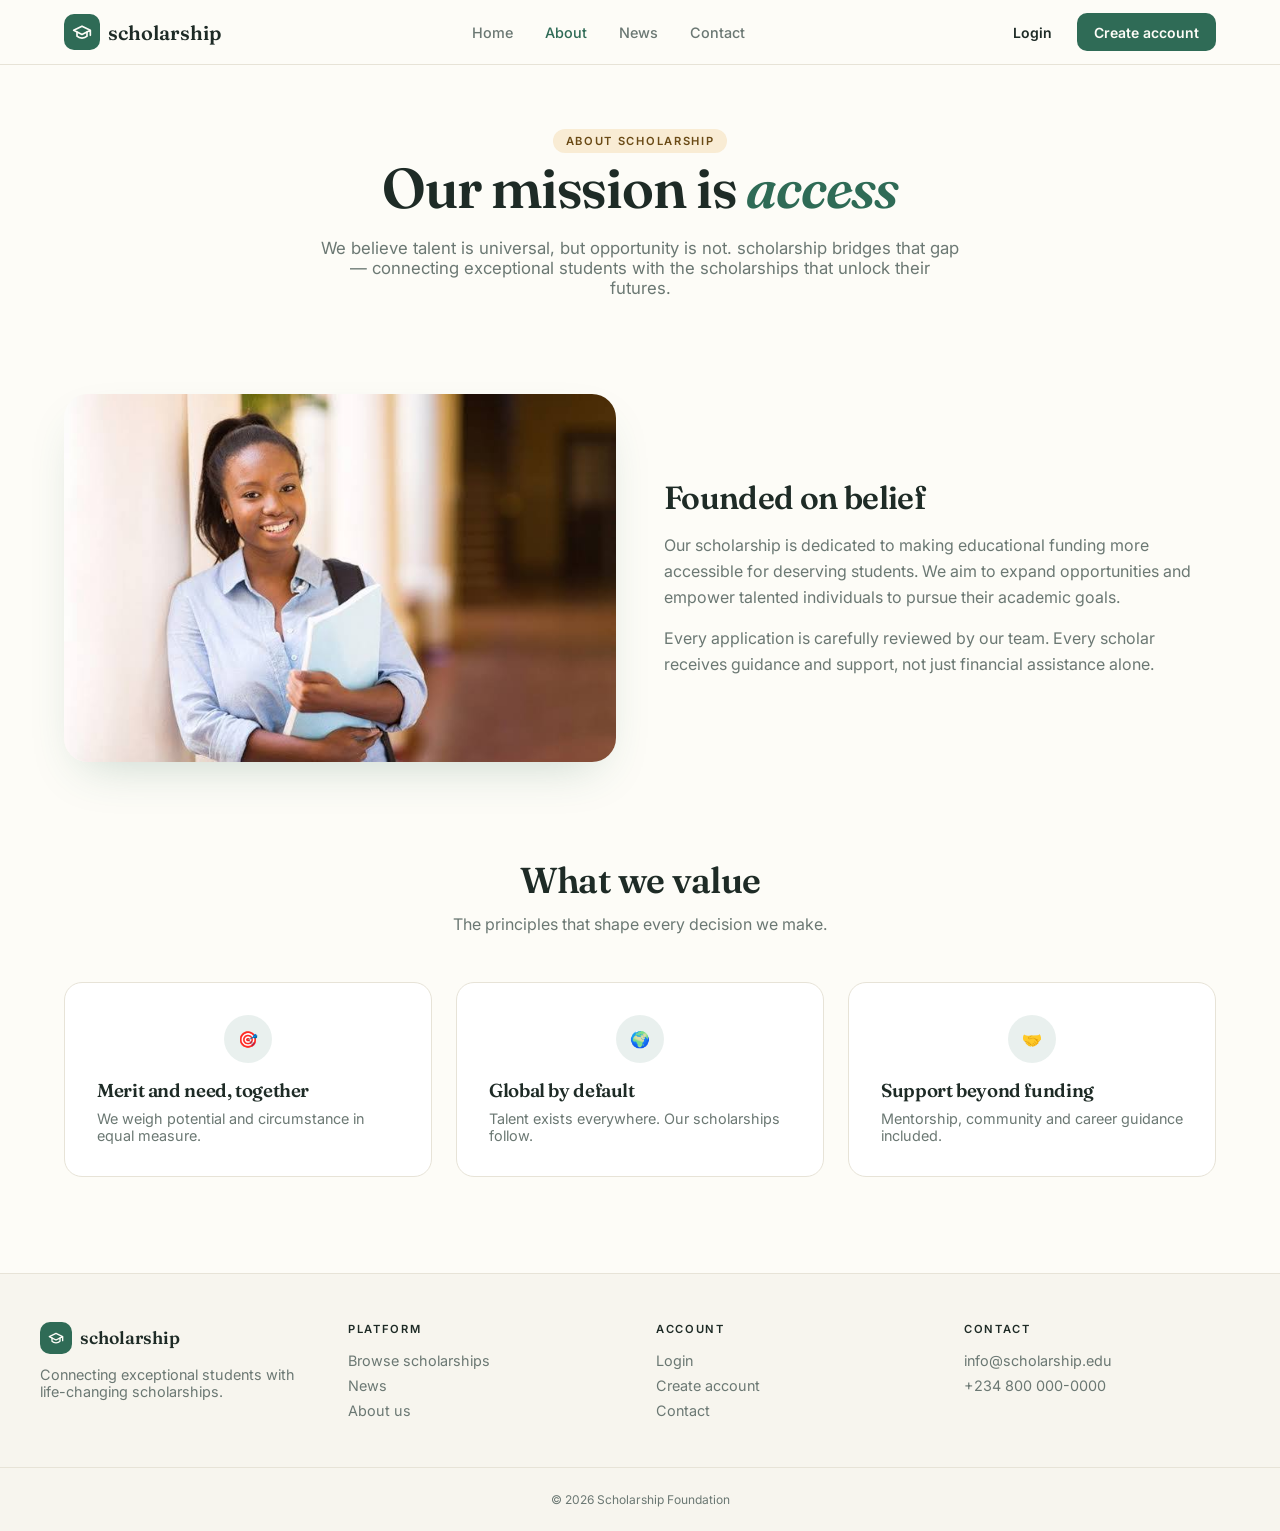
==== about.html @ cdf87d15 "my fist commit" ====
<!doctype html>
<html lang="en">
<head>
<meta charset="utf-8" />
<meta name="viewport" content="width=device-width, initial-scale=1" />
<title>About — Scholarship</title>
<meta name="description" content="Luminary connects exceptional students with life-changing scholarships. Learn about our mission and values." />
<link rel="preconnect" href="https://fonts.googleapis.com" />
<link rel="preconnect" href="https://fonts.gstatic.com" crossorigin />
<link rel="stylesheet" href="https://fonts.googleapis.com/css2?family=Fraunces:opsz,wght@9..144,400;9..144,500;9..144,600;9..144,700&family=Inter:wght@400;500;600;700&display=swap" />
<link rel="stylesheet" href="styles.css" />
</head>
<body>
<header class="header">
  <div class="container header-inner">
    <a href="index.html" class="brand"><span class="brand-mark"><svg width="20" height="20" viewBox="0 0 24 24" fill="none" stroke="currentColor" stroke-width="2" stroke-linecap="round" stroke-linejoin="round"><path d="M22 10v6M2 10l10-5 10 5-10 5z"/><path d="M6 12v5c3 3 9 3 12 0v-5"/></svg></span><span class="brand-name">scholarship</span></a>
    <nav class="nav-desktop" data-nav>
      <a href="index.html">Home</a><a href="about.html">About</a><a href="news.html">News</a><a href="contact.html">Contact</a>
    </nav>
    <div class="header-cta">
      <a href="login.html" class="btn btn-ghost">Login</a>
      <a href="signup.html" class="btn btn-primary">Create account</a>
    </div>
    <button class="menu-toggle" data-menu-toggle aria-label="Open menu" aria-expanded="false">
      <svg class="icon-open" viewBox="0 0 24 24" fill="none" stroke="currentColor" stroke-width="2" stroke-linecap="round" stroke-linejoin="round"><line x1="3" y1="6" x2="21" y2="6"/><line x1="3" y1="12" x2="21" y2="12"/><line x1="3" y1="18" x2="21" y2="18"/></svg>
      <svg class="icon-close" viewBox="0 0 24 24" fill="none" stroke="currentColor" stroke-width="2" stroke-linecap="round" stroke-linejoin="round" style="display:none"><line x1="18" y1="6" x2="6" y2="18"/><line x1="6" y1="6" x2="18" y2="18"/></svg>
    </button>
  </div>
  <div class="nav-mobile" data-mobile-nav data-nav>
    <div class="container">
      <a href="index.html">Home</a><a href="about.html">About</a><a href="news.html">News</a><a href="contact.html">Contact</a>
      <div class="nav-mobile-cta"><a href="login.html" class="btn btn-outline">Login</a><a href="signup.html" class="btn btn-primary">Create account</a></div>
    </div>
  </div>
</header>
<section class="container page-hero">
  <span class="badge">About scholarship</span>
  <h1>Our mission is <em style="color:var(--primary);font-style:italic">access</em></h1>
  <p>We believe talent is universal, but opportunity is not. scholarship bridges that gap — connecting exceptional students with the scholarships that unlock their futures.</p>
</section>
<section class="container">
  <div class="about-grid">
    <img src="assets/about-student.jpeg" alt="Student in a library" />
    <div>
      <h2 style="font-size:2rem">Founded on belief</h2>
      <p style="color:var(--muted); margin-top:1rem; line-height:1.6">Our scholarship is dedicated to making educational funding more accessible for deserving students. We aim to expand opportunities and empower talented individuals to pursue their academic goals.</p>
      <p style="color:var(--muted); margin-top:1rem; line-height:1.6">Every application is carefully reviewed by our team. Every scholar receives guidance and support, not just financial assistance alone.</p>
    </div>
  </div>
</section>
<section class="container section">
  <div style="text-align:center">
    <h2 style="font-size: clamp(1.75rem, 3vw, 2.25rem)">What we value</h2>
    <p style="color:var(--muted); margin-top:.75rem">The principles that shape every decision we make.</p>
  </div>
  <div class="value-grid">
    <div class="step" style="text-align:left"><span class="icon-badge">🎯</span><h3 style="margin-top:1rem">Merit and need, together</h3><p style="color:var(--muted); font-size:.9rem; margin-top:.5rem">We weigh potential and circumstance in equal measure.</p></div>
    <div class="step" style="text-align:left"><span class="icon-badge">🌍</span><h3 style="margin-top:1rem">Global by default</h3><p style="color:var(--muted); font-size:.9rem; margin-top:.5rem">Talent exists everywhere. Our scholarships follow.</p></div>
    <div class="step" style="text-align:left"><span class="icon-badge">🤝</span><h3 style="margin-top:1rem">Support beyond funding</h3><p style="color:var(--muted); font-size:.9rem; margin-top:.5rem">Mentorship, community and career guidance included.</p></div>
  </div>
</section>
<footer class="footer">
  <div class="container footer-grid">
    <div>
      <div class="brand"><span class="brand-mark" style="width:32px;height:32px"><svg width="16" height="16" viewBox="0 0 24 24" fill="none" stroke="currentColor" stroke-width="2" stroke-linecap="round" stroke-linejoin="round"><path d="M22 10v6M2 10l10-5 10 5-10 5z"/><path d="M6 12v5c3 3 9 3 12 0v-5"/></svg></span><span class="brand-name" style="font-size:1.1rem">scholarship</span></div>
      <p class="tagline">Connecting exceptional students with life-changing scholarships.</p>
    </div>
    <div><h4>Platform</h4><ul><li><a href="index.html">Browse scholarships</a></li><li><a href="news.html">News</a></li><li><a href="about.html">About us</a></li></ul></div>
    <div><h4>Account</h4><ul><li><a href="login.html">Login</a></li><li><a href="signup.html">Create account</a></li><li><a href="contact.html">Contact</a></li></ul></div>
    <div><h4>Contact</h4><ul><li>info@scholarship.edu</li><li>+234 800 000-0000</li></ul></div>
  </div>
  <div class="footer-bottom">© <span id="year"></span> Scholarship Foundation</div>
</footer>
<script>document.getElementById('year').textContent = new Date().getFullYear();</script>
<script src="script.js"></script>
</body>
</html>
---- styles.css ----
/* Luminary — static site styles */
:root {
  --bg: #fdfcf7;
  --surface: #f7f5ee;
  --card: #ffffff;
  --fg: #1e2b26;
  --muted: #6b7873;
  --border: #e7e3d7;
  --primary: #2f6b56;
  --primary-fg: #fdfcf7;
  --accent: #e6b256;
  --accent-soft: rgba(230, 178, 86, 0.22);
  --shadow-soft: 0 8px 30px -12px rgba(30, 43, 38, 0.15);
  --shadow-elegant: 0 20px 50px -20px rgba(47, 107, 86, 0.28);
  --radius: 14px;
  --font-sans: "Inter", ui-sans-serif, system-ui, sans-serif;
  --font-display: "Fraunces", ui-serif, Georgia, serif;
}
* { box-sizing: border-box; margin: 0; padding: 0; }
html, body { background: var(--bg); color: var(--fg); font-family: var(--font-sans); -webkit-font-smoothing: antialiased; }
img { max-width: 100%; display: block; }
a { color: inherit; text-decoration: none; }
h1, h2, h3, h4 { font-family: var(--font-display); letter-spacing: -0.02em; font-weight: 600; }
.container { max-width: 1200px; margin: 0 auto; padding: 0 1.5rem; }
/* ---- Header ---- */
.header {
  position: sticky; top: 0; z-index: 50;
  background: rgba(253, 252, 247, 0.85);
  backdrop-filter: blur(10px);
  border-bottom: 1px solid var(--border);
}
.header-inner { display: flex; align-items: center; justify-content: space-between; height: 64px; gap: 1rem; }
.brand { display: flex; align-items: center; gap: .5rem; min-width: 0; }
.brand-mark {
  display: grid; place-items: center; width: 36px; height: 36px;
  background: var(--primary); color: var(--primary-fg); border-radius: 10px;
}
.brand-name { font-family: var(--font-display); font-size: 1.25rem; font-weight: 600; }
.nav-desktop { display: none; gap: 2rem; align-items: center; }
.nav-desktop a { color: var(--muted); font-size: .9rem; font-weight: 500; transition: color .2s; }
.nav-desktop a:hover, .nav-desktop a.active { color: var(--primary); }
.header-cta { display: none; gap: .5rem; align-items: center; }
.btn { display: inline-flex; align-items: center; gap: .5rem; padding: .6rem 1rem; border-radius: 10px; font-size: .875rem; font-weight: 600; border: 1px solid transparent; cursor: pointer; transition: transform .15s, background .2s; font-family: inherit; }
.btn-primary { background: var(--primary); color: var(--primary-fg); box-shadow: var(--shadow-elegant); }
.btn-primary:hover { transform: translateY(-1px); }
.btn-ghost { color: var(--fg); }
.btn-ghost:hover { background: var(--surface); }
.btn-outline { background: var(--card); border-color: var(--border); color: var(--fg); }
.btn-outline:hover { background: var(--surface); }
.btn-round { border-radius: 999px; padding: .8rem 1.4rem; }
.menu-toggle {
  display: grid; place-items: center; width: 40px; height: 40px;
  background: var(--card); border: 1px solid var(--border); border-radius: 10px; cursor: pointer;
}
.menu-toggle svg { width: 20px; height: 20px; }
.nav-mobile { display: none; border-top: 1px solid var(--border); background: var(--bg); }
.nav-mobile.open { display: block; }
.nav-mobile .container { display: flex; flex-direction: column; padding-top: .75rem; padding-bottom: .75rem; }
.nav-mobile a { padding: .7rem .75rem; border-radius: 8px; font-size: .9rem; font-weight: 500; }
.nav-mobile a:hover { background: var(--surface); }
.nav-mobile a.active { color: var(--primary); }
.nav-mobile-cta { display: grid; grid-template-columns: 1fr 1fr; gap: .5rem; margin-top: .5rem; padding-top: .75rem; border-top: 1px solid var(--border); }
@media (min-width: 768px) {
  .nav-desktop, .header-cta { display: flex; }
  .menu-toggle { display: none; }
  .nav-mobile.open { display: none; }
}
/* ---- Carousel ---- */
.carousel-section { padding-top: 1.5rem; }
.carousel {
  position: relative; overflow: hidden; border-radius: 24px;
  box-shadow: var(--shadow-elegant);
}
.carousel-track { display: flex; transition: transform .6s cubic-bezier(.4,0,.2,1); }
.carousel-slide { min-width: 100%; }
.carousel-slide img { width: 100%; aspect-ratio: 21/9; object-fit: cover; }
.carousel-dots { position: absolute; bottom: 1rem; left: 50%; transform: translateX(-50%); display: flex; gap: .5rem; }
.carousel-dots button {
  width: 8px; height: 8px; border-radius: 999px; border: 0; background: rgba(253, 252, 247, 0.7); cursor: pointer;
  transition: width .3s, background .3s;
}
.carousel-dots button.active { width: 32px; background: var(--primary); }
/* ---- Hero text ---- */
.hero {
  background: linear-gradient(135deg, #fdfcf7 0%, #f5ecd6 100%);
  padding: 4rem 0 4.5rem;
  text-align: center;
}
.badge {
  display: inline-flex; align-items: center; gap: .4rem;
  background: var(--accent-soft); color: #6a4a15;
  padding: .3rem .8rem; border-radius: 999px;
  font-size: .7rem; font-weight: 600; text-transform: uppercase; letter-spacing: .15em;
}
.hero h1 { font-size: clamp(2.5rem, 6vw, 4.5rem); line-height: 1.05; margin-top: 1.5rem; max-width: 900px; margin-inline: auto; }
.hero h1 em { color: var(--primary); font-style: italic; font-weight: 600; }
.hero p.lead { color: var(--muted); font-size: 1.125rem; margin: 1.5rem auto 0; max-width: 560px; }
.hero-actions { display: flex; flex-wrap: wrap; gap: .75rem; justify-content: center; margin-top: 2rem; }
.hero-trust { display: flex; align-items: center; justify-content: center; gap: 1rem; margin-top: 2.5rem; color: var(--muted); font-size: .9rem; }
.avatars { display: flex; }
.avatars span { width: 36px; height: 36px; border-radius: 999px; border: 2px solid var(--bg); margin-left: -.5rem; }
.avatars span:first-child { margin-left: 0; }
.hero-trust strong { color: var(--fg); }
/* ---- Search ---- */
.search-bar {
  margin-top: -1rem;
  background: var(--card);
  border: 1px solid var(--border);
  border-radius: 18px;
  padding: 1rem;
  box-shadow: var(--shadow-soft);
  display: grid; gap: .75rem;
}
.search-bar label {
  display: flex; align-items: center; gap: .5rem;
  background: var(--surface); padding: .65rem .75rem; border-radius: 10px; font-size: .875rem;
}
.search-bar input { background: transparent; border: 0; outline: none; width: 100%; font-family: inherit; font-size: .9rem; color: var(--fg); }
.search-bar input::placeholder { color: var(--muted); }
.search-bar button { background: var(--primary); color: var(--primary-fg); border: 0; padding: .75rem 1.25rem; border-radius: 10px; font-weight: 600; cursor: pointer; font-family: inherit; }
@media (min-width: 768px) {
  .search-bar { grid-template-columns: 1fr 1fr 1fr auto; padding: 1.25rem; }
}
/* ---- Stats ---- */
.stats {
  margin-top: 5rem;
  background: var(--surface);
  border: 1px solid var(--border);
  border-radius: 24px;
  padding: 2rem;
  display: grid; grid-template-columns: repeat(2, 1fr); gap: 2rem;
}
@media (min-width: 768px) { .stats { grid-template-columns: repeat(4, 1fr); } }
.stat-value { font-family: var(--font-display); font-size: 2rem; font-weight: 600; color: var(--primary); }
.stat-label { font-size: .7rem; text-transform: uppercase; letter-spacing: .15em; color: var(--muted); margin-top: .25rem; }
/* ---- Section headings ---- */
.section { margin-top: 6rem; }
.section-head { display: flex; justify-content: space-between; align-items: end; margin-bottom: 2.5rem; gap: 1rem; flex-wrap: wrap; }
.section-head h2 { font-size: clamp(1.75rem, 3vw, 2.25rem); }
.section-head p { color: var(--muted); margin-top: .5rem; }
.section-head a { color: var(--primary); font-weight: 600; font-size: .9rem; }
.section-head a:hover { text-decoration: underline; }
/* ---- Cards / scholarships ---- */
.card-grid { display: grid; gap: 1.5rem; grid-template-columns: 1fr; }
@media (min-width: 768px) { .card-grid { grid-template-columns: repeat(3, 1fr); } }
.card {
  background: var(--card); border: 1px solid var(--border); border-radius: 18px; padding: 1.5rem;
  box-shadow: var(--shadow-soft); transition: transform .2s, box-shadow .2s;
  display: flex; flex-direction: column;
}
.card:hover { transform: translateY(-4px); box-shadow: var(--shadow-elegant); }
.card-head { display: flex; justify-content: space-between; align-items: center; margin-bottom: 1rem; }
.icon-badge { display: grid; place-items: center; width: 44px; height: 44px; background: rgba(47,107,86,.1); color: var(--primary); border-radius: 10px; }
.tag { background: var(--accent-soft); color: #6a4a15; padding: .3rem .6rem; border-radius: 999px; font-size: .65rem; font-weight: 700; text-transform: uppercase; letter-spacing: .15em; }
.card h3 { font-size: 1.25rem; }
.card .desc { color: var(--muted); font-size: .9rem; margin-top: .5rem; flex: 1; }
.card-foot { display: flex; justify-content: space-between; align-items: center; margin-top: 1.5rem; padding-top: 1rem; border-top: 1px solid var(--border); }
.card-foot .value { font-weight: 700; font-size: 1.125rem; }
.card-foot .label { font-size: .65rem; text-transform: uppercase; letter-spacing: .15em; color: var(--muted); margin-top: 2px; }
/* ---- How it works ---- */
.steps { display: grid; gap: 1.5rem; grid-template-columns: 1fr; text-align: center; }
@media (min-width: 768px) { .steps { grid-template-columns: repeat(3, 1fr); } }
.step { background: var(--card); border: 1px solid var(--border); border-radius: 18px; padding: 2rem; }
.step .icon-badge { margin: 0 auto 1rem; width: 48px; height: 48px; border-radius: 999px; }
.step .kicker { font-size: .7rem; font-weight: 600; text-transform: uppercase; letter-spacing: .15em; color: var(--muted); margin-bottom: .25rem; }
/* ---- CTA ---- */
.cta {
  margin-top: 6rem;
  background: linear-gradient(135deg, #fdfcf7 0%, #f5ecd6 100%);
  border: 1px solid var(--border);
  border-radius: 24px; padding: 2.5rem;
  display: grid; gap: 1.5rem; align-items: center;
}
@media (min-width: 768px) { .cta { grid-template-columns: 2fr 1fr; padding: 4rem; } }
.cta h2 { font-size: clamp(1.75rem, 3vw, 2.25rem); }
.cta p { color: var(--muted); margin-top: .75rem; max-width: 560px; }
.cta .actions { display: flex; justify-content: flex-start; }
@media (min-width: 768px) { .cta .actions { justify-content: flex-end; } }
/* ---- Footer ---- */
.footer { margin-top: 6rem; background: var(--surface); border-top: 1px solid var(--border); }
.footer-grid { display: grid; gap: 2rem; padding: 3rem 0; grid-template-columns: 1fr; }
@media (min-width: 768px) { .footer-grid { grid-template-columns: repeat(4, 1fr); } }
.footer h4 { font-family: var(--font-sans); font-size: .7rem; text-transform: uppercase; letter-spacing: .15em; color: var(--fg); margin-bottom: 1rem; font-weight: 600; }
.footer ul { list-style: none; display: flex; flex-direction: column; gap: .5rem; color: var(--muted); font-size: .9rem; }
.footer ul a:hover { color: var(--primary); }
.footer .brand { margin-bottom: .75rem; }
.footer .tagline { color: var(--muted); font-size: .9rem; }
.footer-bottom { border-top: 1px solid var(--border); text-align: center; padding: 1.5rem 0; color: var(--muted); font-size: .75rem; }
/* ---- Generic page hero ---- */
.page-hero { padding: 4rem 0 2rem; text-align: center; }
.page-hero h1 { font-size: clamp(2rem, 5vw, 3.5rem); }
.page-hero p { color: var(--muted); margin: 1rem auto 0; max-width: 640px; font-size: 1.05rem; }
/* ---- About ---- */
.about-grid { display: grid; gap: 3rem; margin-top: 4rem; grid-template-columns: 1fr; align-items: center; }
@media (min-width: 768px) { .about-grid { grid-template-columns: 1fr 1fr; } }
.about-grid img { border-radius: 24px; box-shadow: var(--shadow-elegant); }
.value-grid { display: grid; gap: 1.5rem; grid-template-columns: 1fr; margin-top: 3rem; }
@media (min-width: 768px) { .value-grid { grid-template-columns: repeat(3, 1fr); } }
/* ---- News ---- */
.news-grid { display: grid; gap: 1.5rem; grid-template-columns: 1fr; margin-top: 3rem; }
@media (min-width: 768px) { .news-grid { grid-template-columns: repeat(3, 1fr); } }
.news-card { background: var(--card); border: 1px solid var(--border); border-radius: 18px; overflow: hidden; box-shadow: var(--shadow-soft); transition: transform .2s; }
.news-card:hover { transform: translateY(-4px); }
.news-card .thumb { aspect-ratio: 16/10; background: linear-gradient(135deg, #f5ecd6, #e6b256); }
.news-card .body { padding: 1.5rem; }
.news-card .meta { font-size: .7rem; text-transform: uppercase; letter-spacing: .15em; color: var(--muted); }
.news-card h3 { font-size: 1.15rem; margin-top: .5rem; }
.news-card p { color: var(--muted); font-size: .9rem; margin-top: .5rem; }
/* ---- Contact & Auth forms ---- */
.form-grid { display: grid; gap: 3rem; margin-top: 3rem; grid-template-columns: 1fr; }
@media (min-width: 768px) { .form-grid { grid-template-columns: 1.2fr 1fr; } }
.form-card { background: var(--card); border: 1px solid var(--border); border-radius: 18px; padding: 2rem; box-shadow: var(--shadow-soft); }
.form-card h2 { font-size: 1.5rem; margin-bottom: 1.5rem; }
.field { display: block; margin-bottom: 1rem; }
.field label { display: block; font-size: .8rem; font-weight: 600; margin-bottom: .35rem; color: var(--fg); }
.field input, .field textarea {
  width: 100%; padding: .75rem .9rem; border-radius: 10px; border: 1px solid var(--border);
  background: var(--surface); font-family: inherit; font-size: .95rem; color: var(--fg); outline: none;
  transition: border-color .2s, background .2s;
}
.field input:focus, .field textarea:focus { border-color: var(--primary); background: var(--card); }
.field textarea { min-height: 140px; resize: vertical; }
.form-card .btn-primary { width: 100%; justify-content: center; }
.info-list { list-style: none; display: flex; flex-direction: column; gap: 1.25rem; }
.info-list li { display: flex; gap: .75rem; align-items: flex-start; }
.info-list .icon-badge { width: 40px; height: 40px; flex-shrink: 0; }
.info-list strong { display: block; font-size: .95rem; }
.info-list span { color: var(--muted); font-size: .9rem; }
/* ---- Auth ---- */
.auth-wrap { max-width: 460px; margin: 4rem auto; padding: 0 1.5rem; }
.auth-card {
  background: var(--card);
  border: 1px solid var(--border);
  border-radius: 18px;
  padding: 2.5rem;
  box-shadow: var(--shadow-soft);
}
.auth-card h1 { font-size: 1.75rem; text-align: center; }
.auth-card .sub { text-align: center; color: var(--muted); margin: .5rem 0 2rem; font-size: .9rem; }
.auth-alt { text-align: center; margin-top: 1.5rem; font-size: .875rem; color: var(--muted); }
.auth-alt a { color: var(--primary); font-weight: 600; }
.auth-alt a:hover { text-decoration: underline; }
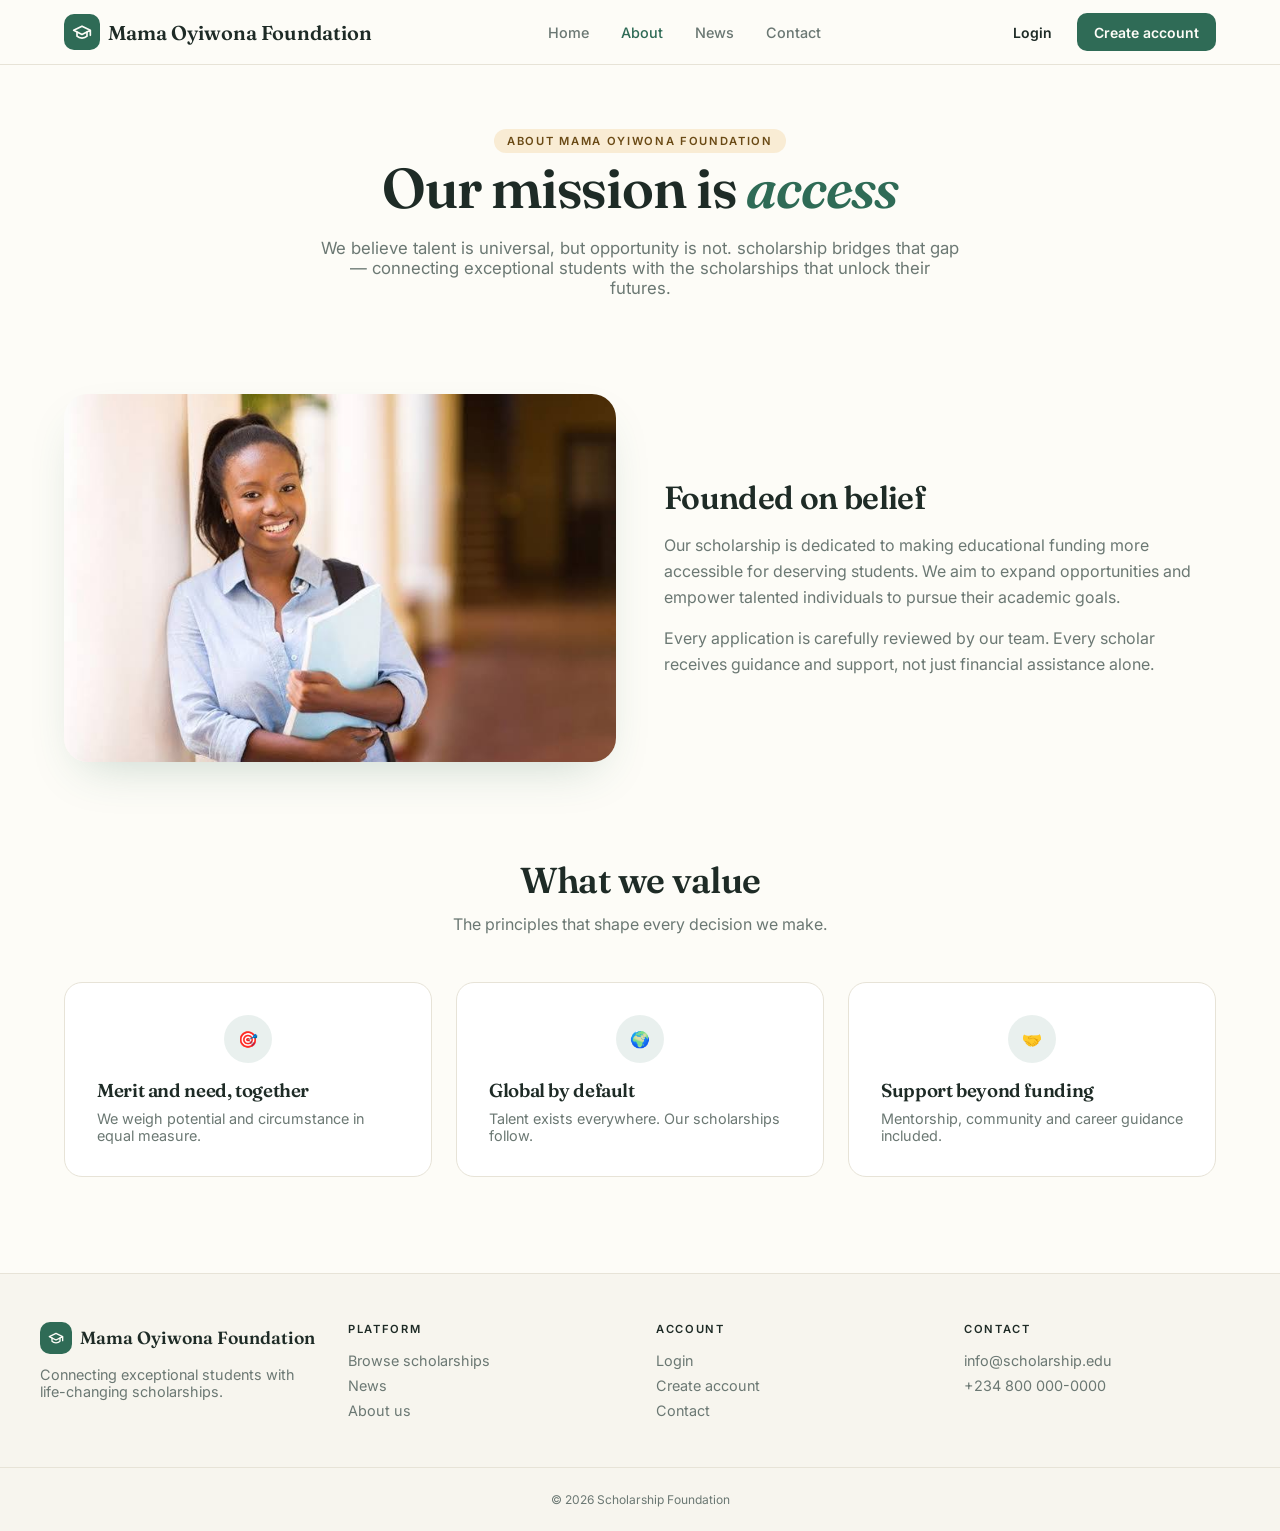
==== commit 663e8919: "my fist commit" ====
--- a/about.html
+++ b/about.html
@@ -3,7 +3,7 @@
 <head>
 <meta charset="utf-8" />
 <meta name="viewport" content="width=device-width, initial-scale=1" />
-<title>About — Scholarship</title>
+<title>About — Mama Oyiwona Foundation</title>
 <meta name="description" content="Luminary connects exceptional students with life-changing scholarships. Learn about our mission and values." />
 <link rel="preconnect" href="https://fonts.googleapis.com" />
 <link rel="preconnect" href="https://fonts.gstatic.com" crossorigin />
@@ -13,7 +13,7 @@
 <body>
 <header class="header">
   <div class="container header-inner">
-    <a href="index.html" class="brand"><span class="brand-mark"><svg width="20" height="20" viewBox="0 0 24 24" fill="none" stroke="currentColor" stroke-width="2" stroke-linecap="round" stroke-linejoin="round"><path d="M22 10v6M2 10l10-5 10 5-10 5z"/><path d="M6 12v5c3 3 9 3 12 0v-5"/></svg></span><span class="brand-name">scholarship</span></a>
+    <a href="index.html" class="brand"><span class="brand-mark"><svg width="20" height="20" viewBox="0 0 24 24" fill="none" stroke="currentColor" stroke-width="2" stroke-linecap="round" stroke-linejoin="round"><path d="M22 10v6M2 10l10-5 10 5-10 5z"/><path d="M6 12v5c3 3 9 3 12 0v-5"/></svg></span><span class="brand-name">Mama Oyiwona Foundation</span></a>
     <nav class="nav-desktop" data-nav>
       <a href="index.html">Home</a><a href="about.html">About</a><a href="news.html">News</a><a href="contact.html">Contact</a>
     </nav>
@@ -34,7 +34,7 @@
   </div>
 </header>
 <section class="container page-hero">
-  <span class="badge">About scholarship</span>
+  <span class="badge">About Mama Oyiwona Foundation</span>
   <h1>Our mission is <em style="color:var(--primary);font-style:italic">access</em></h1>
   <p>We believe talent is universal, but opportunity is not. scholarship bridges that gap — connecting exceptional students with the scholarships that unlock their futures.</p>
 </section>
@@ -62,7 +62,7 @@
 <footer class="footer">
   <div class="container footer-grid">
     <div>
-      <div class="brand"><span class="brand-mark" style="width:32px;height:32px"><svg width="16" height="16" viewBox="0 0 24 24" fill="none" stroke="currentColor" stroke-width="2" stroke-linecap="round" stroke-linejoin="round"><path d="M22 10v6M2 10l10-5 10 5-10 5z"/><path d="M6 12v5c3 3 9 3 12 0v-5"/></svg></span><span class="brand-name" style="font-size:1.1rem">scholarship</span></div>
+      <div class="brand"><span class="brand-mark" style="width:32px;height:32px"><svg width="16" height="16" viewBox="0 0 24 24" fill="none" stroke="currentColor" stroke-width="2" stroke-linecap="round" stroke-linejoin="round"><path d="M22 10v6M2 10l10-5 10 5-10 5z"/><path d="M6 12v5c3 3 9 3 12 0v-5"/></svg></span><span class="brand-name" style="font-size:1.1rem">Mama Oyiwona Foundation</span></div>
       <p class="tagline">Connecting exceptional students with life-changing scholarships.</p>
     </div>
     <div><h4>Platform</h4><ul><li><a href="index.html">Browse scholarships</a></li><li><a href="news.html">News</a></li><li><a href="about.html">About us</a></li></ul></div>
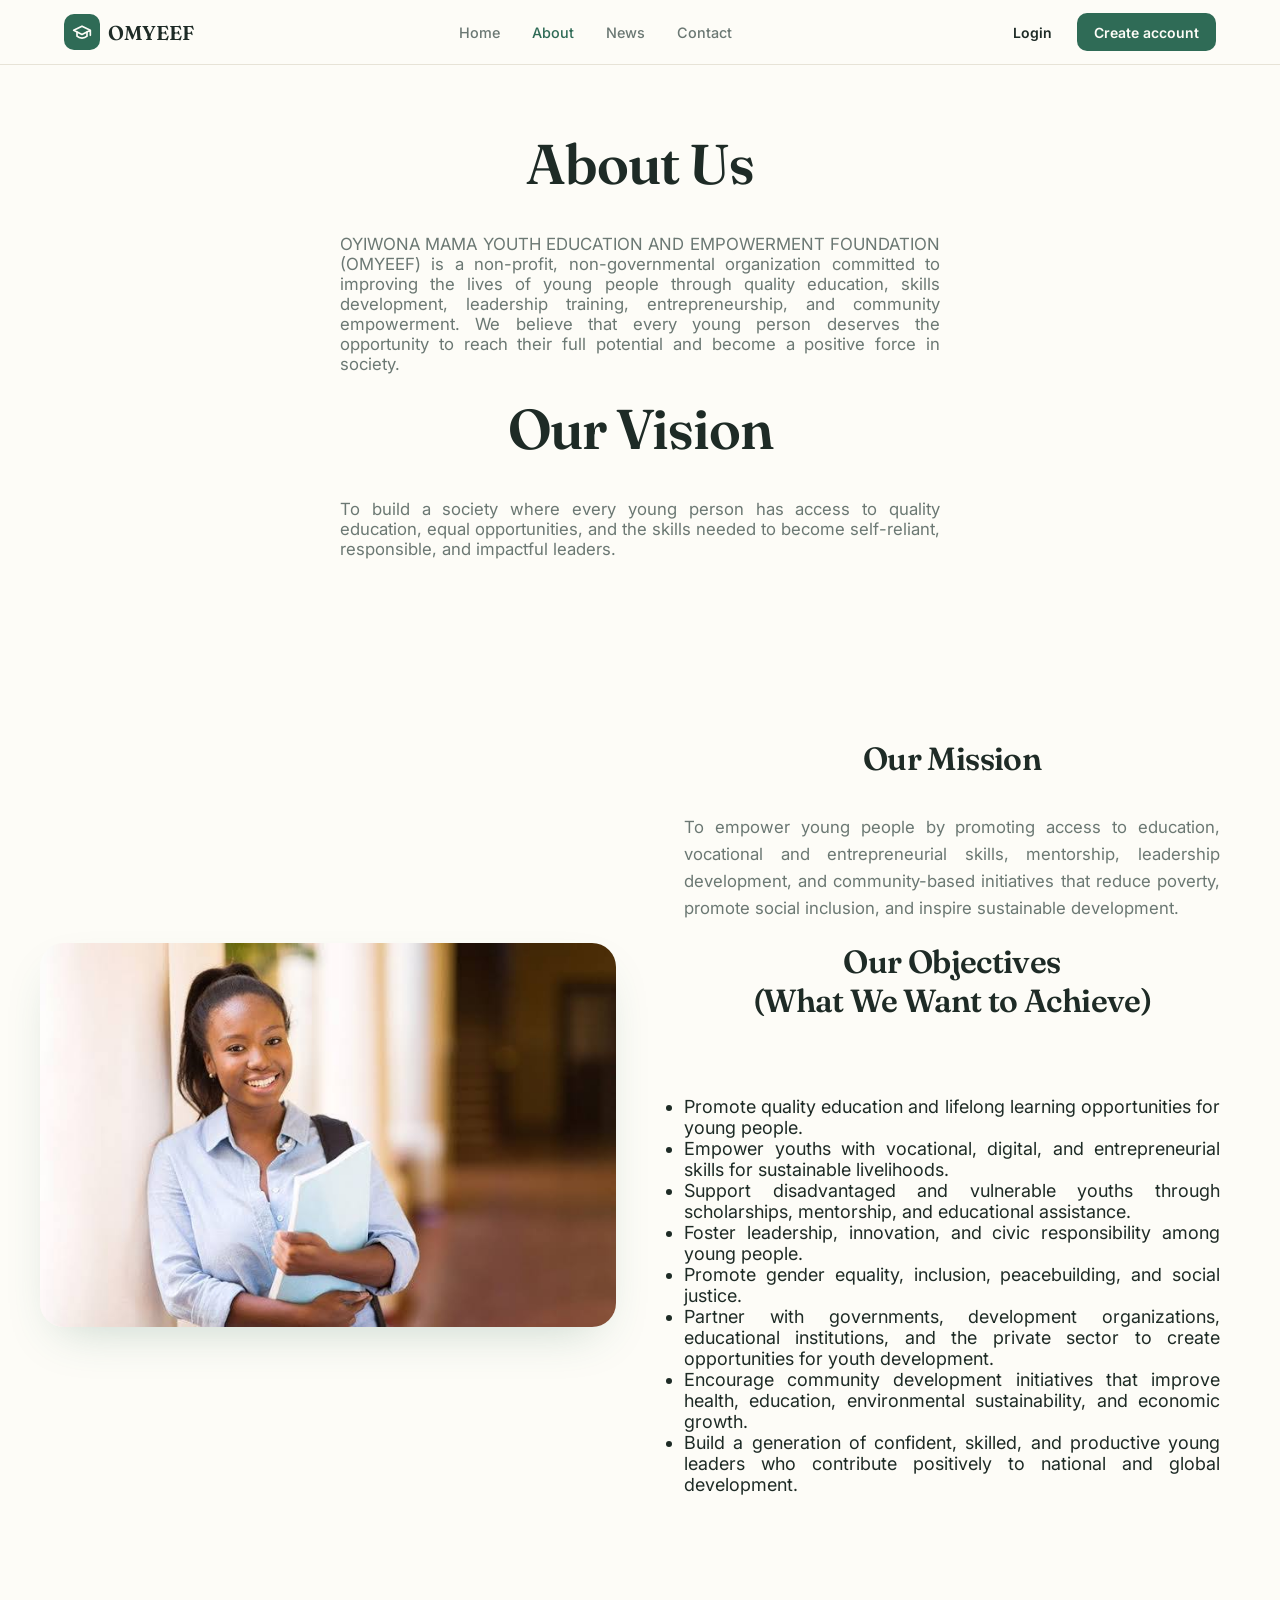
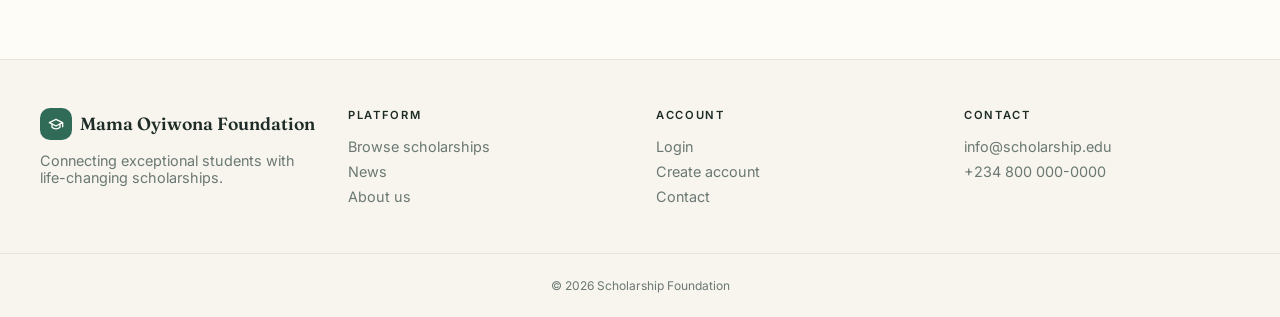
==== commit 14abe171: "Updated About us" ====
--- a/about.html
+++ b/about.html
@@ -13,7 +13,7 @@
 <body>
 <header class="header">
   <div class="container header-inner">
-    <a href="index.html" class="brand"><span class="brand-mark"><svg width="20" height="20" viewBox="0 0 24 24" fill="none" stroke="currentColor" stroke-width="2" stroke-linecap="round" stroke-linejoin="round"><path d="M22 10v6M2 10l10-5 10 5-10 5z"/><path d="M6 12v5c3 3 9 3 12 0v-5"/></svg></span><span class="brand-name">Mama Oyiwona Foundation</span></a>
+    <a href="index.html" class="brand"><span class="brand-mark"><svg width="20" height="20" viewBox="0 0 24 24" fill="none" stroke="currentColor" stroke-width="2" stroke-linecap="round" stroke-linejoin="round"><path d="M22 10v6M2 10l10-5 10 5-10 5z"/><path d="M6 12v5c3 3 9 3 12 0v-5"/></svg></span><span class="brand-name">OMYEEF</span></a>
     <nav class="nav-desktop" data-nav>
       <a href="index.html">Home</a><a href="about.html">About</a><a href="news.html">News</a><a href="contact.html">Contact</a>
     </nav>
@@ -34,21 +34,58 @@
   </div>
 </header>
 <section class="container page-hero">
-  <span class="badge">About Mama Oyiwona Foundation</span>
-  <h1>Our mission is <em style="color:var(--primary);font-style:italic">access</em></h1>
-  <p>We believe talent is universal, but opportunity is not. scholarship bridges that gap — connecting exceptional students with the scholarships that unlock their futures.</p>
+  <!-- <span class="badge">About Us</span> -->
+    <h1>About Us</h1>
+  <p style="text-align: justify; padding: 20px;"> 
+    OYIWONA MAMA YOUTH EDUCATION AND EMPOWERMENT FOUNDATION (OMYEEF) is a non-profit, non-governmental organization committed to improving the lives of young people through quality education, skills development, leadership training, entrepreneurship, and community empowerment. We believe that every young person deserves the opportunity to reach their full potential and become a positive force in society.
+  </p>
+  <!-- <h1>Our mission is <em style="color:var(--primary);font-style:italic">access</em></h1> -->
+  <h1>Our Vision</h1>
+  <p style="text-align: justify; padding: 20px;"> 
+    To build a society where every young person has access to quality education, equal opportunities, and the skills needed to become self-reliant, responsible, and impactful leaders.
+  </p>
 </section>
-<section class="container">
+<section class="container page-hero">
   <div class="about-grid">
     <img src="assets/about-student.jpeg" alt="Student in a library" />
     <div>
-      <h2 style="font-size:2rem">Founded on belief</h2>
-      <p style="color:var(--muted); margin-top:1rem; line-height:1.6">Our scholarship is dedicated to making educational funding more accessible for deserving students. We aim to expand opportunities and empower talented individuals to pursue their academic goals.</p>
-      <p style="color:var(--muted); margin-top:1rem; line-height:1.6">Every application is carefully reviewed by our team. Every scholar receives guidance and support, not just financial assistance alone.</p>
+      <h2 style="font-size:2rem;">Our Mission</h2>
+      <p style="color:var(--muted); margin-top:1rem; line-height:1.6; text-align: justify; padding: 20px;">
+        To empower young people by promoting access to education, vocational and entrepreneurial skills, mentorship, leadership development, and community-based initiatives that reduce poverty, promote social inclusion, and inspire sustainable development.
+      </p>
+      <h2 style="font-size:2rem;">Our Objectives <br>(What We Want to Achieve)</h2>
+      <p style="color:var(--muted); margin-top:1rem; line-height:1.6; text-align: justify; padding: 20px;">
+        <ul style="text-align: justify; padding: 20px; font-size:18px;">
+          <li>
+            Promote quality education and lifelong learning opportunities for young people.
+          </li>
+          <li>
+            Empower youths with vocational, digital, and entrepreneurial skills for sustainable livelihoods.
+          </li>
+          <li>
+            Support disadvantaged and vulnerable youths through scholarships, mentorship, and educational assistance.
+          </li>
+          <li>  
+            Foster leadership, innovation, and civic responsibility among young people.
+          </li>
+          <li>
+            Promote gender equality, inclusion, peacebuilding, and social justice.
+          </li>
+          <li>           
+            Partner with governments, development organizations, educational institutions, and the private sector to create opportunities for youth development.
+          </li>
+          <li>
+            Encourage community development initiatives that improve health, education, environmental sustainability, and economic growth.
+          </li>
+          <li>
+            Build a generation of confident, skilled, and productive young leaders who contribute positively to national and global development.
+          </li>
+        </ul>
+      </p>
     </div>
   </div>
 </section>
-<section class="container section">
+<!-- <section class="container section">
   <div style="text-align:center">
     <h2 style="font-size: clamp(1.75rem, 3vw, 2.25rem)">What we value</h2>
     <p style="color:var(--muted); margin-top:.75rem">The principles that shape every decision we make.</p>
@@ -58,7 +95,7 @@
     <div class="step" style="text-align:left"><span class="icon-badge">🌍</span><h3 style="margin-top:1rem">Global by default</h3><p style="color:var(--muted); font-size:.9rem; margin-top:.5rem">Talent exists everywhere. Our scholarships follow.</p></div>
     <div class="step" style="text-align:left"><span class="icon-badge">🤝</span><h3 style="margin-top:1rem">Support beyond funding</h3><p style="color:var(--muted); font-size:.9rem; margin-top:.5rem">Mentorship, community and career guidance included.</p></div>
   </div>
-</section>
+</section> -->
 <footer class="footer">
   <div class="container footer-grid">
     <div>
--- a/styles.css
+++ b/styles.css
@@ -178,6 +178,9 @@
 @media (min-width: 768px) { .cta .actions { justify-content: flex-end; } }
 /* ---- Footer ---- */
 .footer { margin-top: 6rem; background: var(--surface); border-top: 1px solid var(--border); }
+@media (max-width: 767px) {
+  .footer { padding: 6rem 20px 20px 20px;}
+}
 .footer-grid { display: grid; gap: 2rem; padding: 3rem 0; grid-template-columns: 1fr; }
 @media (min-width: 768px) { .footer-grid { grid-template-columns: repeat(4, 1fr); } }
 .footer h4 { font-family: var(--font-sans); font-size: .7rem; text-transform: uppercase; letter-spacing: .15em; color: var(--fg); margin-bottom: 1rem; font-weight: 600; }
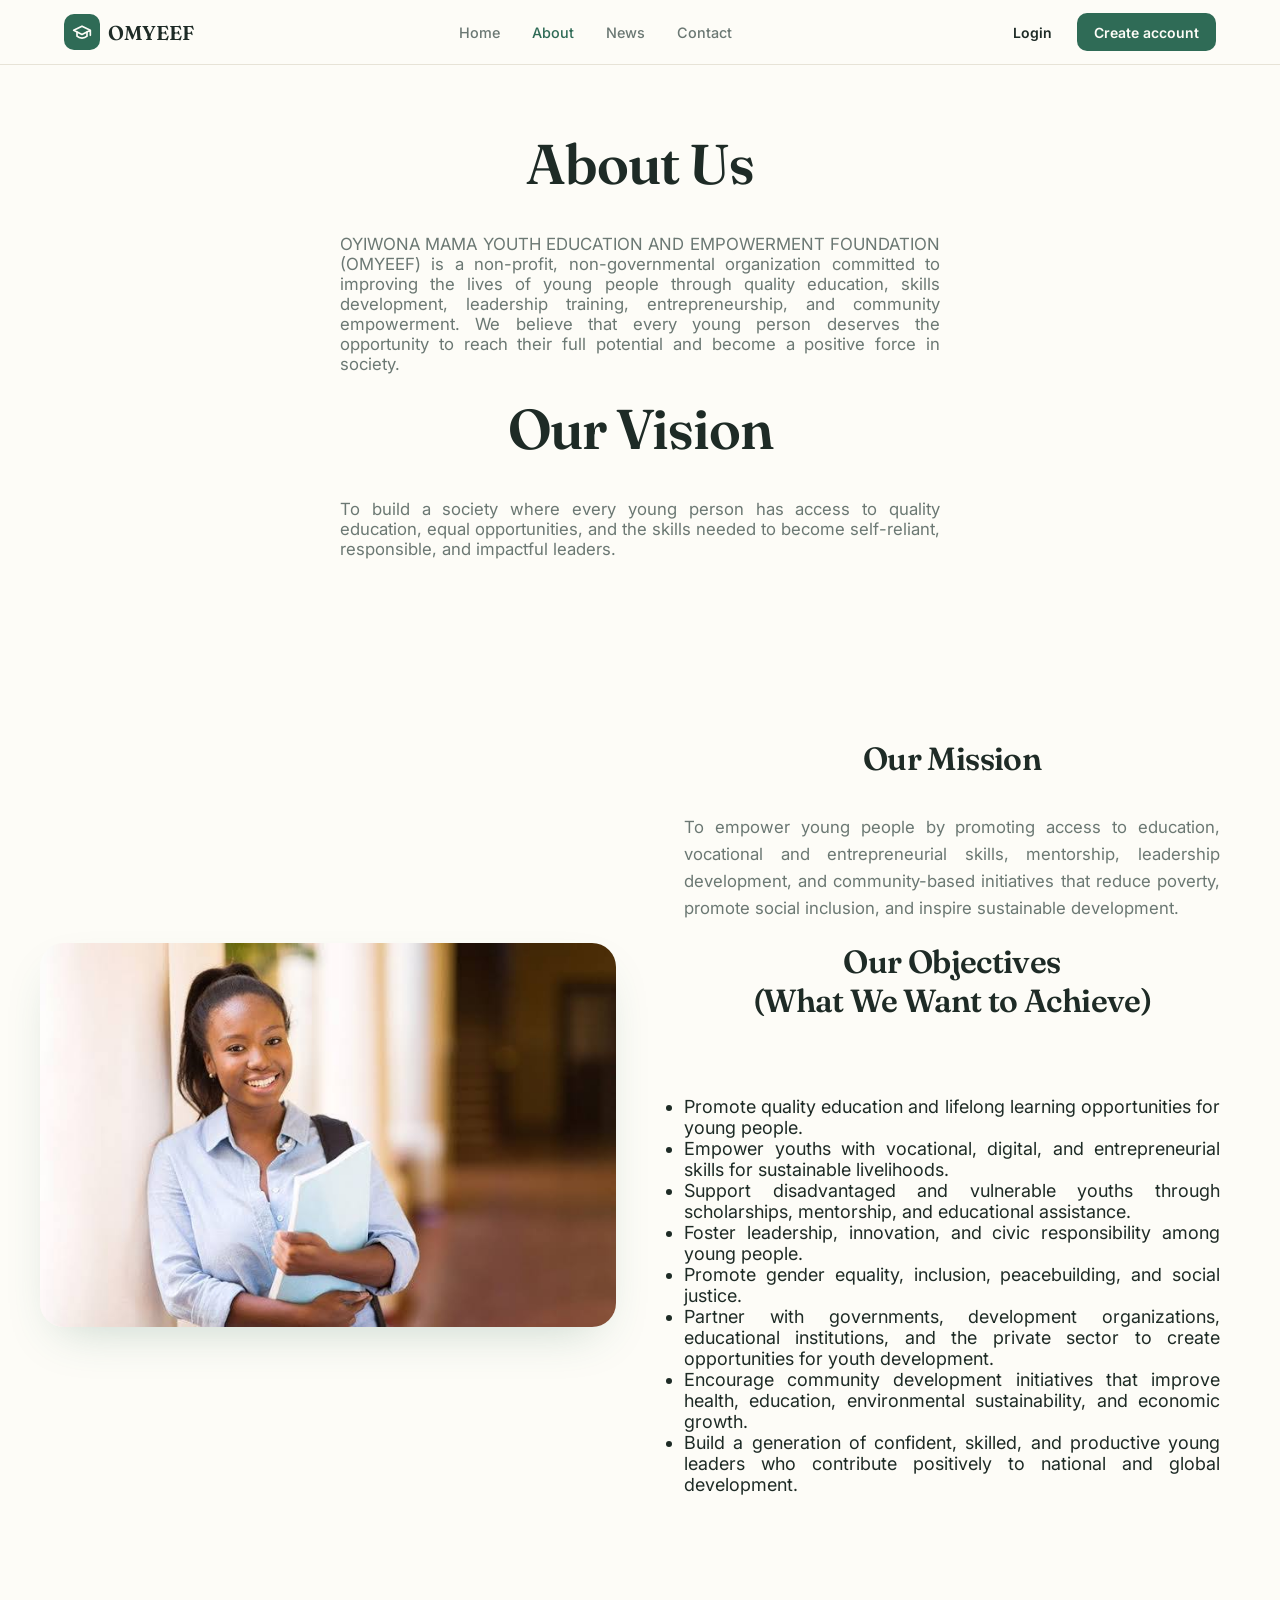
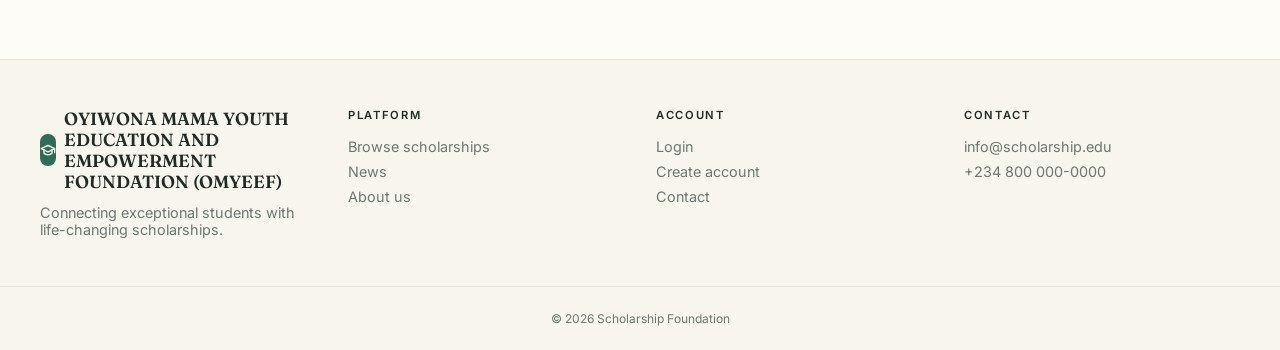
==== commit a4856913: "Updated About us" ====
--- a/about.html
+++ b/about.html
@@ -3,7 +3,7 @@
 <head>
 <meta charset="utf-8" />
 <meta name="viewport" content="width=device-width, initial-scale=1" />
-<title>About — Mama Oyiwona Foundation</title>
+<title>About — OMYEEF</title>
 <meta name="description" content="Luminary connects exceptional students with life-changing scholarships. Learn about our mission and values." />
 <link rel="preconnect" href="https://fonts.googleapis.com" />
 <link rel="preconnect" href="https://fonts.gstatic.com" crossorigin />
@@ -99,7 +99,8 @@
 <footer class="footer">
   <div class="container footer-grid">
     <div>
-      <div class="brand"><span class="brand-mark" style="width:32px;height:32px"><svg width="16" height="16" viewBox="0 0 24 24" fill="none" stroke="currentColor" stroke-width="2" stroke-linecap="round" stroke-linejoin="round"><path d="M22 10v6M2 10l10-5 10 5-10 5z"/><path d="M6 12v5c3 3 9 3 12 0v-5"/></svg></span><span class="brand-name" style="font-size:1.1rem">Mama Oyiwona Foundation</span></div>
+      <div class="brand"><span class="brand-mark" style="width:32px;height:32px"><svg width="16" height="16" viewBox="0 0 24 24" fill="none" stroke="currentColor" stroke-width="2" stroke-linecap="round" stroke-linejoin="round"><path d="M22 10v6M2 10l10-5 10 5-10 5z"/><path d="M6 12v5c3 3 9 3 12 0v-5"/></svg></span><span class="brand-name" style="font-size:1.1rem">OYIWONA MAMA YOUTH EDUCATION AND EMPOWERMENT FOUNDATION
+(OMYEEF)</span></div>
       <p class="tagline">Connecting exceptional students with life-changing scholarships.</p>
     </div>
     <div><h4>Platform</h4><ul><li><a href="index.html">Browse scholarships</a></li><li><a href="news.html">News</a></li><li><a href="about.html">About us</a></li></ul></div>
